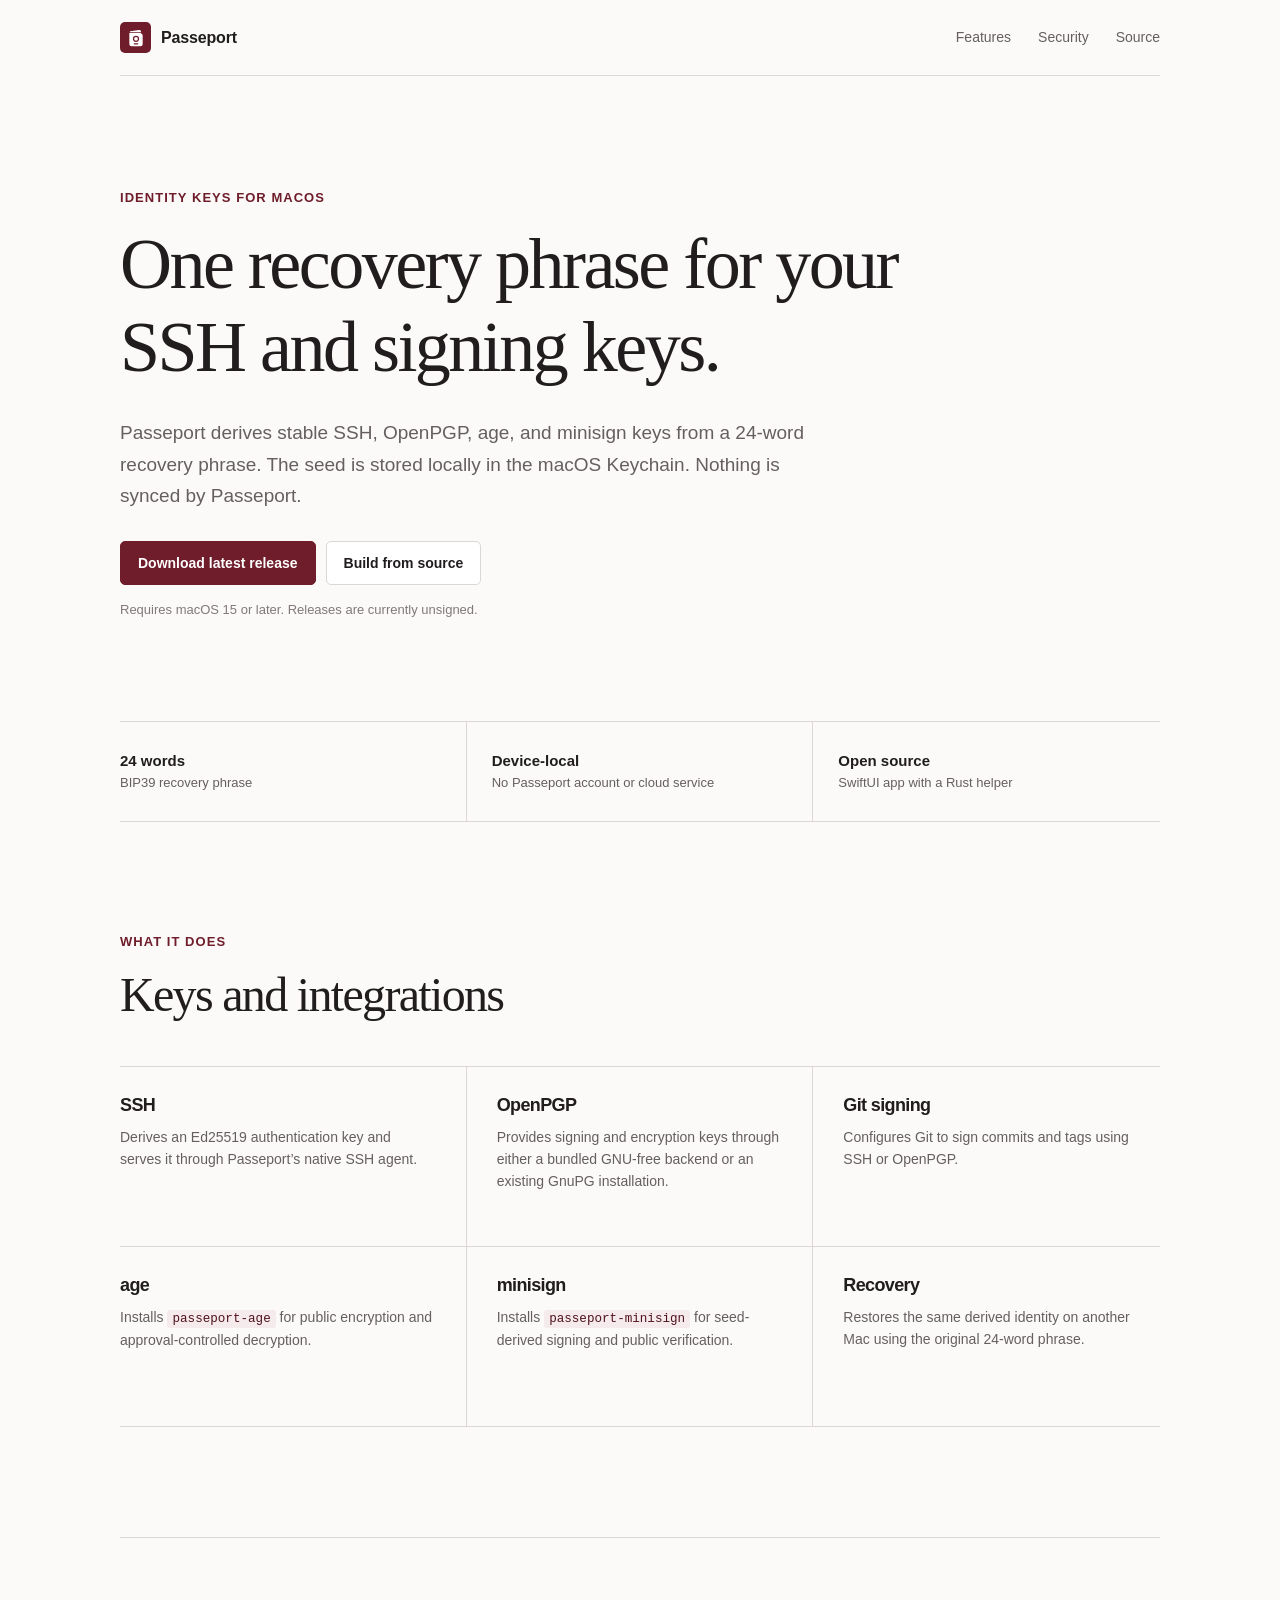
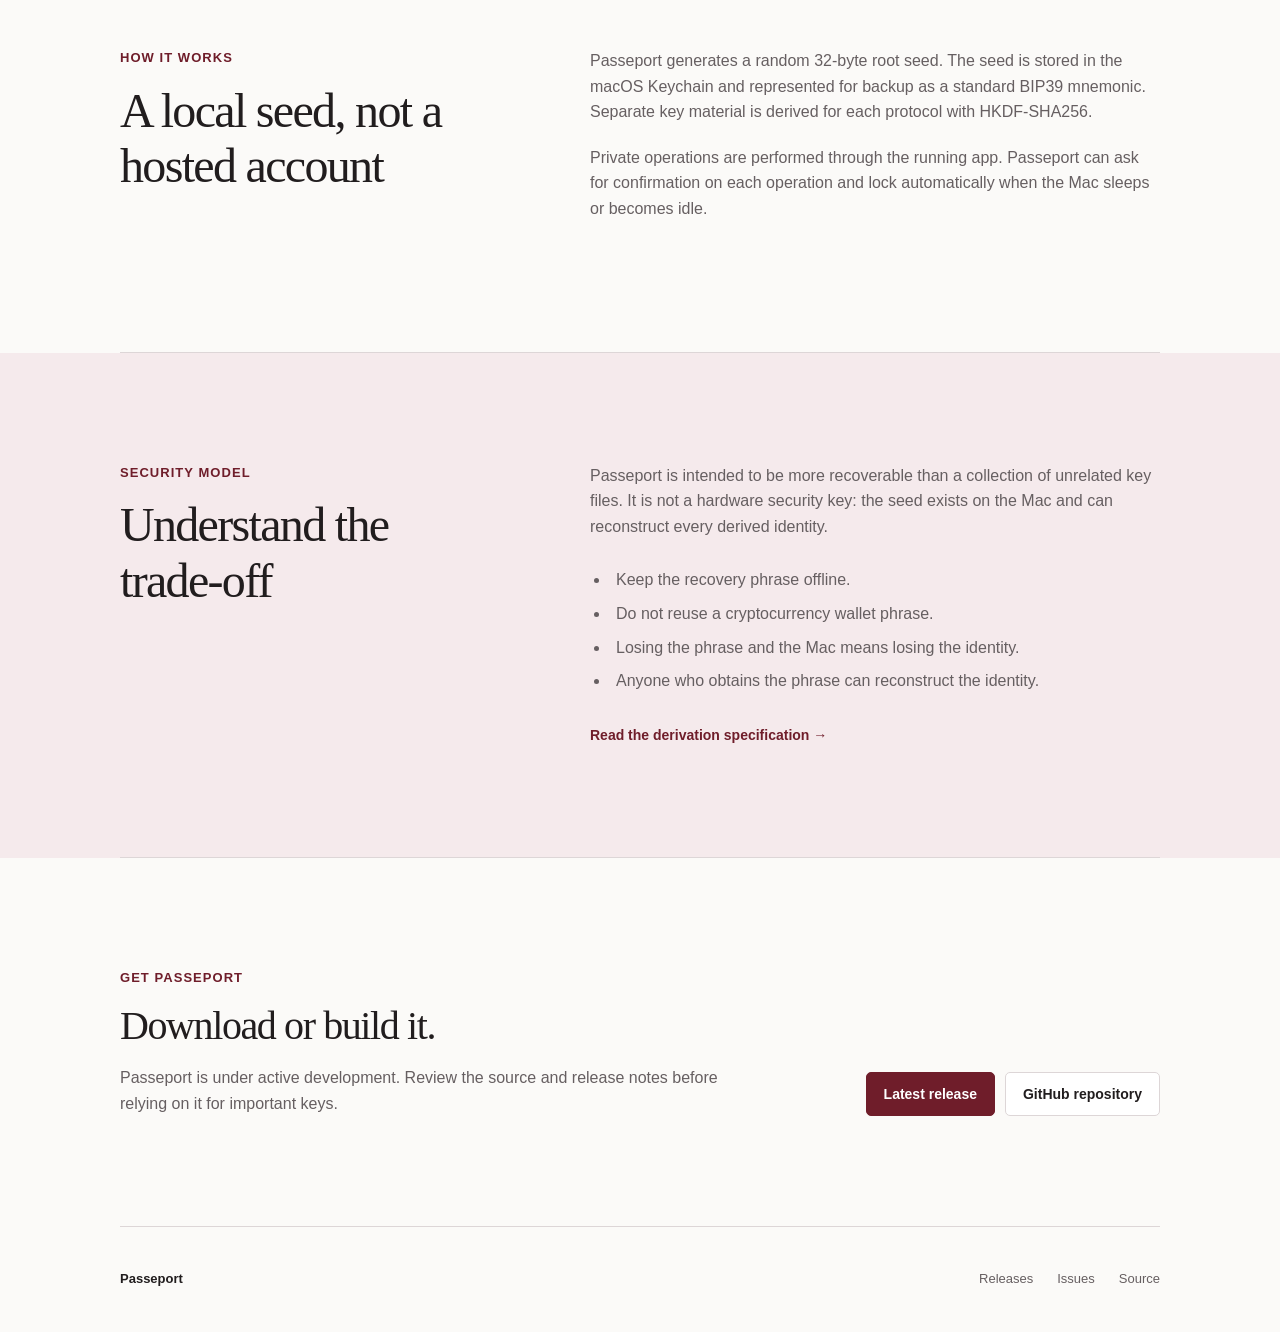
==== docs/index.html @ f9441231 "ui rework and feature fixes" ====
<!doctype html>
<html lang="en">
<head>
  <meta charset="utf-8">
  <meta name="viewport" content="width=device-width, initial-scale=1">
  <meta name="theme-color" content="#6f1d2a">
  <meta name="description" content="Passeport is a native macOS app that derives SSH, OpenPGP, age, and minisign keys from one recovery phrase.">
  <title>Passeport</title>
  <link rel="icon" href="assets/passeport.svg" type="image/svg+xml">
  <link rel="stylesheet" href="style.css">
</head>
<body>
  <header>
    <a class="wordmark" href="#top">
      <span class="logo"><img src="assets/passeport.svg" alt=""></span>
      Passeport
    </a>
    <nav aria-label="Main navigation">
      <a href="#features">Features</a>
      <a href="#security">Security</a>
      <a href="https://github.com/mchalunderscore/passeport">Source</a>
    </nav>
  </header>

  <main id="top">
    <section class="hero">
      <p class="label">Identity keys for macOS</p>
      <h1>One recovery phrase for your SSH and signing keys.</h1>
      <p class="summary">Passeport derives stable SSH, OpenPGP, age, and minisign keys from a 24-word recovery phrase. The seed is stored locally in the macOS Keychain. Nothing is synced by Passeport.</p>
      <div class="actions">
        <a class="button primary" href="https://github.com/mchalunderscore/passeport/releases/latest">Download latest release</a>
        <a class="button" href="https://github.com/mchalunderscore/passeport#build">Build from source</a>
      </div>
      <p class="note">Requires macOS 15 or later. Releases are currently unsigned.</p>
    </section>

    <section class="facts" aria-label="Project facts">
      <div><strong>24 words</strong><span>BIP39 recovery phrase</span></div>
      <div><strong>Device-local</strong><span>No Passeport account or cloud service</span></div>
      <div><strong>Open source</strong><span>SwiftUI app with a Rust helper</span></div>
    </section>

    <section id="features">
      <div class="section-title">
        <p class="label">What it does</p>
        <h2>Keys and integrations</h2>
      </div>
      <div class="feature-list">
        <article>
          <h3>SSH</h3>
          <p>Derives an Ed25519 authentication key and serves it through Passeport’s native SSH agent.</p>
        </article>
        <article>
          <h3>OpenPGP</h3>
          <p>Provides signing and encryption keys through either a bundled GNU-free backend or an existing GnuPG installation.</p>
        </article>
        <article>
          <h3>Git signing</h3>
          <p>Configures Git to sign commits and tags using SSH or OpenPGP.</p>
        </article>
        <article>
          <h3>age</h3>
          <p>Installs <code>passeport-age</code> for public encryption and approval-controlled decryption.</p>
        </article>
        <article>
          <h3>minisign</h3>
          <p>Installs <code>passeport-minisign</code> for seed-derived signing and public verification.</p>
        </article>
        <article>
          <h3>Recovery</h3>
          <p>Restores the same derived identity on another Mac using the original 24-word phrase.</p>
        </article>
      </div>
    </section>

    <section class="how">
      <div class="section-title">
        <p class="label">How it works</p>
        <h2>A local seed, not a hosted account</h2>
      </div>
      <div class="prose">
        <p>Passeport generates a random 32-byte root seed. The seed is stored in the macOS Keychain and represented for backup as a standard BIP39 mnemonic. Separate key material is derived for each protocol with HKDF-SHA256.</p>
        <p>Private operations are performed through the running app. Passeport can ask for confirmation on each operation and lock automatically when the Mac sleeps or becomes idle.</p>
      </div>
    </section>

    <section id="security" class="security">
      <div class="section-title">
        <p class="label">Security model</p>
        <h2>Understand the trade-off</h2>
      </div>
      <div class="prose">
        <p>Passeport is intended to be more recoverable than a collection of unrelated key files. It is not a hardware security key: the seed exists on the Mac and can reconstruct every derived identity.</p>
        <ul>
          <li>Keep the recovery phrase offline.</li>
          <li>Do not reuse a cryptocurrency wallet phrase.</li>
          <li>Losing the phrase and the Mac means losing the identity.</li>
          <li>Anyone who obtains the phrase can reconstruct the identity.</li>
        </ul>
        <a class="text-link" href="https://github.com/mchalunderscore/passeport/blob/main/DERIVATION.md">Read the derivation specification →</a>
      </div>
    </section>

    <section class="install">
      <div>
        <p class="label">Get Passeport</p>
        <h2>Download or build it.</h2>
        <p>Passeport is under active development. Review the source and release notes before relying on it for important keys.</p>
      </div>
      <div class="actions">
        <a class="button primary" href="https://github.com/mchalunderscore/passeport/releases/latest">Latest release</a>
        <a class="button" href="https://github.com/mchalunderscore/passeport">GitHub repository</a>
      </div>
    </section>
  </main>

  <footer>
    <span>Passeport</span>
    <div><a href="https://github.com/mchalunderscore/passeport/releases">Releases</a><a href="https://github.com/mchalunderscore/passeport/issues">Issues</a><a href="https://github.com/mchalunderscore/passeport">Source</a></div>
  </footer>
</body>
</html>
---- docs/style.css ----
:root {
  color-scheme: light;
  --maroon: #6f1d2a;
  --maroon-dark: #51131d;
  --maroon-pale: #f5eaec;
  --ink: #211d1e;
  --muted: #665f61;
  --line: #ddd6d7;
  --paper: #fbfaf8;
  --white: #fff;
  --width: 1040px;
}

* { box-sizing: border-box; }
html { scroll-behavior: smooth; }
body {
  margin: 0;
  color: var(--ink);
  background: var(--paper);
  font-family: -apple-system, BlinkMacSystemFont, "Helvetica Neue", Arial, sans-serif;
  font-size: 16px;
  line-height: 1.6;
  -webkit-font-smoothing: antialiased;
}
a { color: inherit; text-decoration: none; }

header, main, footer { width: min(calc(100% - 48px), var(--width)); margin-inline: auto; }
header {
  height: 76px;
  display: flex;
  align-items: center;
  justify-content: space-between;
  border-bottom: 1px solid var(--line);
}
.wordmark { display: flex; align-items: center; gap: 10px; font-weight: 700; letter-spacing: -.01em; }
.logo { width: 31px; height: 31px; display: grid; place-items: center; color: white; background: var(--maroon); border-radius: 5px; }
.logo img { width: 20px; color: white; filter: invert(1); }
nav { display: flex; gap: 27px; color: var(--muted); font-size: 14px; }
nav a:hover, footer a:hover { color: var(--maroon); }

.hero { max-width: 790px; padding: 112px 0 100px; }
.label { margin: 0 0 14px; color: var(--maroon); font-size: 13px; font-weight: 700; letter-spacing: .08em; text-transform: uppercase; }
h1, h2, h3 { line-height: 1.15; letter-spacing: -.035em; }
h1 { margin: 0; max-width: 780px; font-family: Georgia, "Times New Roman", serif; font-size: clamp(48px, 6vw, 72px); font-weight: 500; }
.summary { max-width: 710px; margin: 29px 0 0; color: var(--muted); font-size: 19px; line-height: 1.65; }
.actions { display: flex; flex-wrap: wrap; gap: 10px; margin-top: 30px; }
.button { display: inline-flex; align-items: center; min-height: 44px; padding: 0 17px; border: 1px solid var(--line); border-radius: 5px; background: var(--white); font-size: 14px; font-weight: 650; }
.button:hover { border-color: #aaa0a2; }
.button.primary { color: white; border-color: var(--maroon); background: var(--maroon); }
.button.primary:hover { background: var(--maroon-dark); }
.note { margin: 15px 0 0; color: #81787a; font-size: 13px; }

.facts { display: grid; grid-template-columns: repeat(3, 1fr); border-top: 1px solid var(--line); border-bottom: 1px solid var(--line); }
.facts div { display: flex; flex-direction: column; padding: 27px 25px; border-right: 1px solid var(--line); }
.facts div:first-child { padding-left: 0; }
.facts div:last-child { border: 0; }
.facts strong { font-size: 15px; }
.facts span { color: var(--muted); font-size: 13px; }

section:not(.hero, .facts) { padding: 110px 0; border-bottom: 1px solid var(--line); }
.section-title { max-width: 670px; margin-bottom: 44px; }
h2 { margin: 0; font-family: Georgia, "Times New Roman", serif; font-size: clamp(34px, 4vw, 48px); font-weight: 500; }
.feature-list { display: grid; grid-template-columns: repeat(3, 1fr); border-top: 1px solid var(--line); }
.feature-list article { min-height: 180px; padding: 28px 30px 28px 0; border-bottom: 1px solid var(--line); }
.feature-list article:not(:nth-child(3n)) { border-right: 1px solid var(--line); }
.feature-list article:nth-child(3n+2), .feature-list article:nth-child(3n) { padding-left: 30px; }
.feature-list h3 { margin: 0 0 10px; font-size: 18px; }
.feature-list p, .prose { color: var(--muted); }
.feature-list p { margin: 0; font-size: 14px; }
code { padding: 2px 5px; color: var(--maroon-dark); background: var(--maroon-pale); border-radius: 3px; font-family: "SFMono-Regular", Consolas, monospace; font-size: .9em; }

.how, .security { display: grid; grid-template-columns: .8fr 1.2fr; gap: 90px; }
.how .section-title, .security .section-title { margin: 0; }
.prose { max-width: 650px; font-size: 16px; }
.prose p:first-child { margin-top: 0; }
.prose p { margin-bottom: 20px; }
.prose ul { margin: 28px 0; padding-left: 20px; }
.prose li { margin: 8px 0; padding-left: 6px; }
.text-link { color: var(--maroon); font-weight: 650; font-size: 14px; }
.security { background: var(--maroon-pale); box-shadow: 50vw 0 var(--maroon-pale), -50vw 0 var(--maroon-pale); }

.install { display: flex; align-items: flex-end; justify-content: space-between; gap: 50px; }
.install h2 { font-size: 40px; }
.install p:not(.label) { max-width: 610px; margin-bottom: 0; color: var(--muted); }
.install .actions { flex-shrink: 0; }

footer { min-height: 105px; display: flex; align-items: center; justify-content: space-between; color: var(--muted); font-size: 13px; }
footer > span { color: var(--ink); font-weight: 700; }
footer div { display: flex; gap: 24px; }

@media (max-width: 740px) {
  header, main, footer { width: min(calc(100% - 32px), var(--width)); }
  nav a:not(:last-child) { display: none; }
  .hero { padding: 78px 0 72px; }
  h1 { font-size: 47px; }
  .summary { font-size: 17px; }
  .facts { grid-template-columns: 1fr; }
  .facts div, .facts div:first-child { padding: 18px 0; border-right: 0; border-bottom: 1px solid var(--line); }
  .facts div:last-child { border-bottom: 0; }
  section:not(.hero, .facts) { padding: 78px 0; }
  .feature-list { grid-template-columns: 1fr; }
  .feature-list article, .feature-list article:nth-child(3n+2), .feature-list article:nth-child(3n) { min-height: 0; padding: 24px 0; border-right: 0; }
  .how, .security { grid-template-columns: 1fr; gap: 35px; }
  .install { align-items: flex-start; flex-direction: column; }
  .install .actions, .install .button { width: 100%; }
  .install .button { justify-content: center; }
  footer { padding: 30px 0; align-items: flex-start; }
}

@media (prefers-reduced-motion: reduce) { html { scroll-behavior: auto; } }
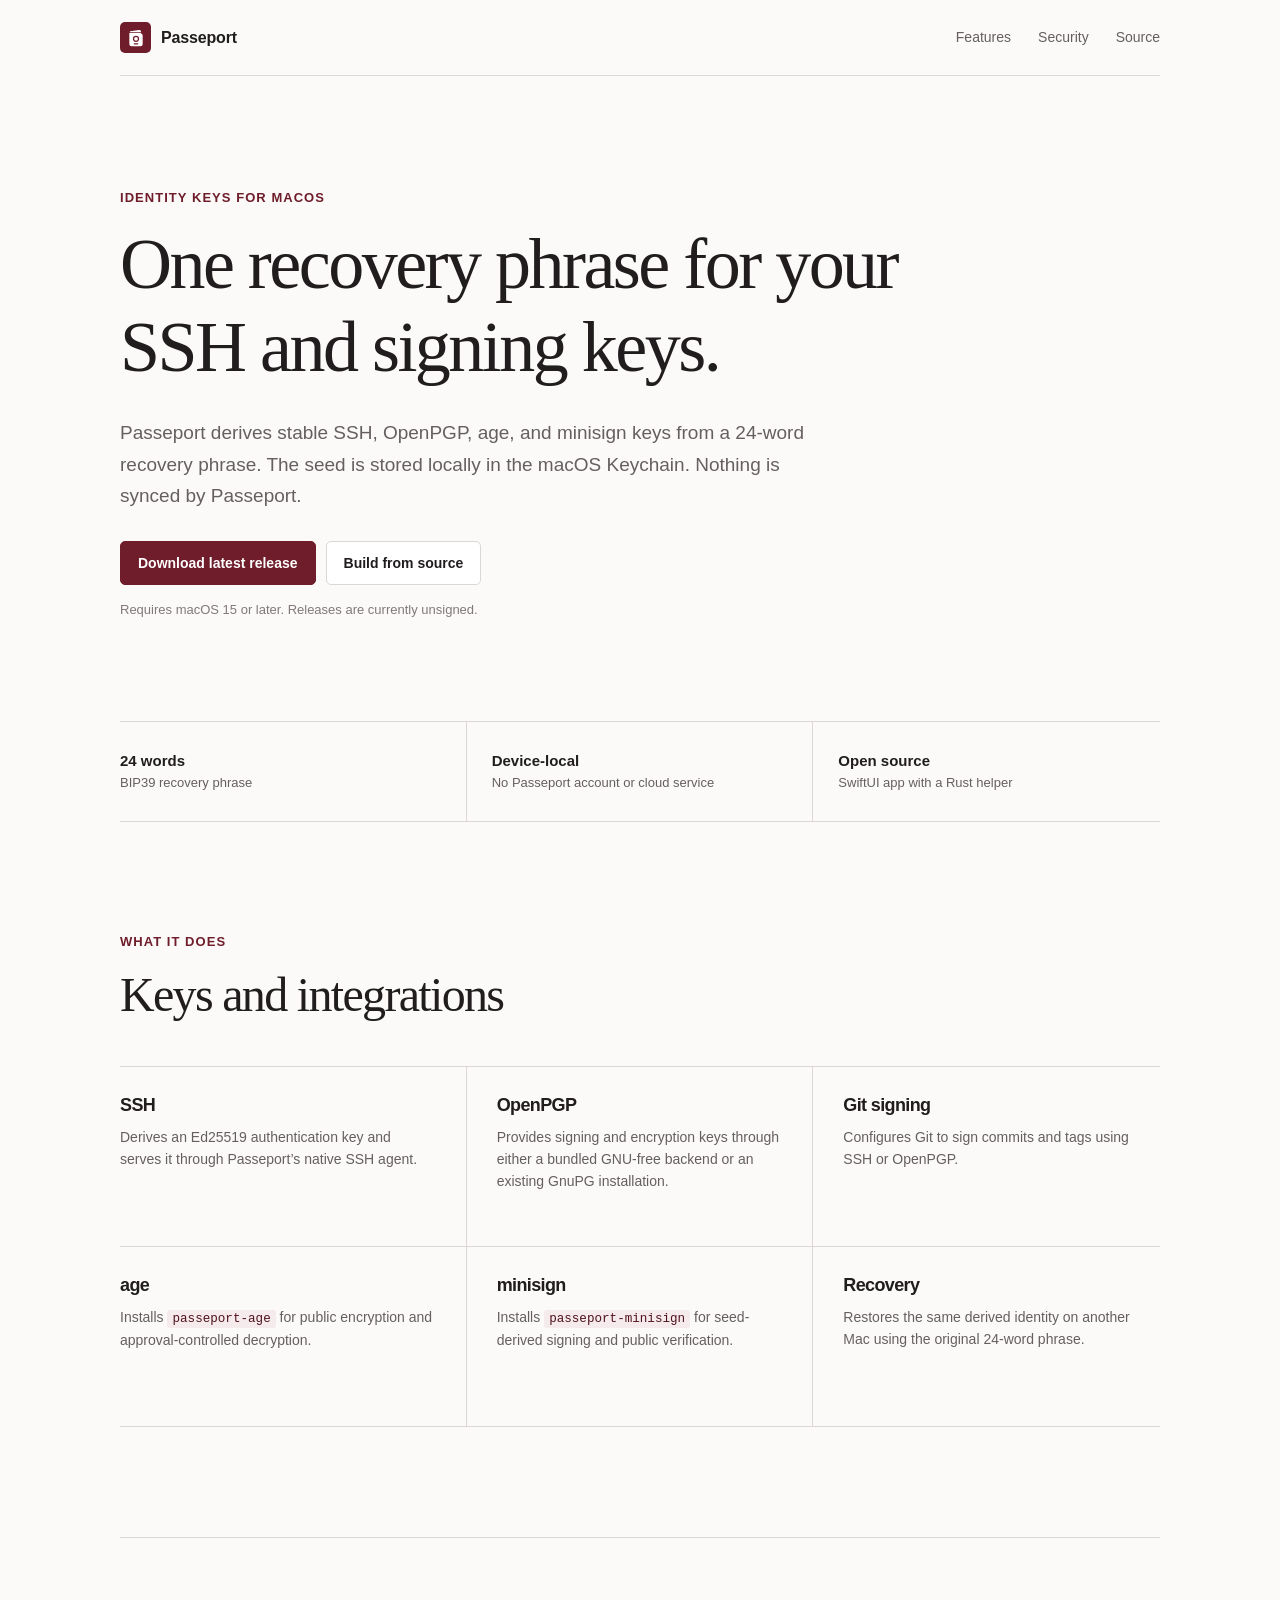
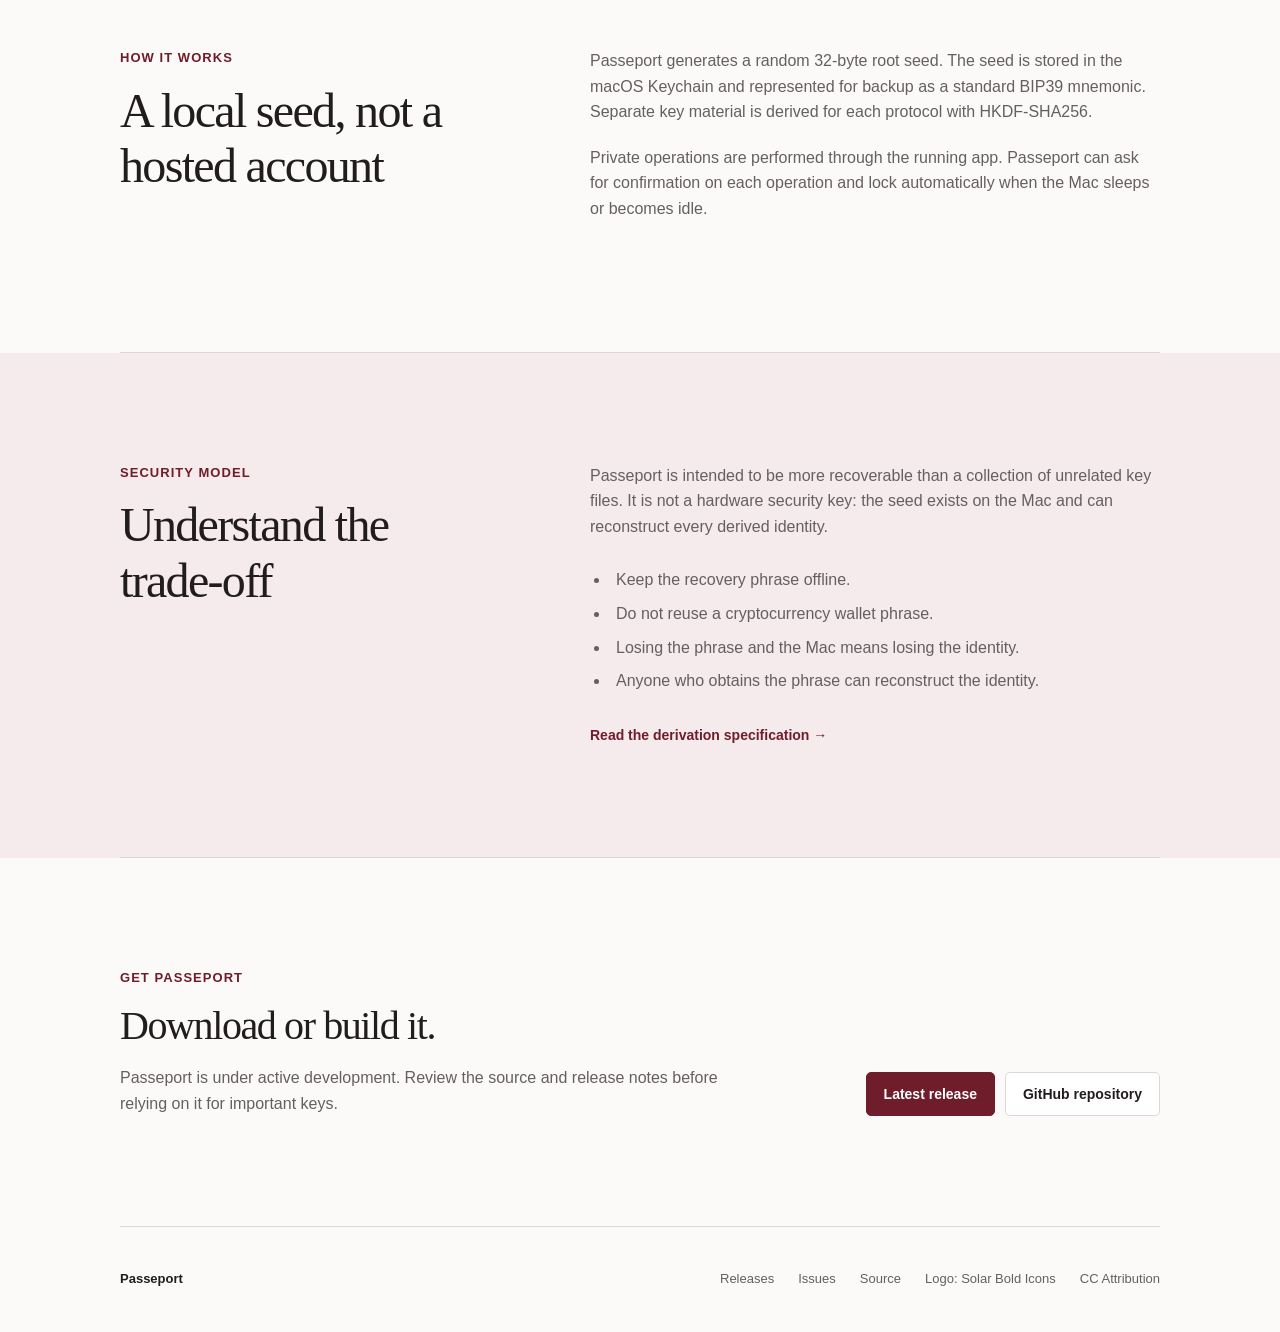
==== commit 3b9be843: "add notice for icon usage" ====
--- a/docs/index.html
+++ b/docs/index.html
@@ -116,7 +116,13 @@
 
   <footer>
     <span>Passeport</span>
-    <div><a href="https://github.com/mchalunderscore/passeport/releases">Releases</a><a href="https://github.com/mchalunderscore/passeport/issues">Issues</a><a href="https://github.com/mchalunderscore/passeport">Source</a></div>
+    <div>
+      <a href="https://github.com/mchalunderscore/passeport/releases">Releases</a>
+      <a href="https://github.com/mchalunderscore/passeport/issues">Issues</a>
+      <a href="https://github.com/mchalunderscore/passeport">Source</a>
+      <a href="https://www.svgrepo.com/svg/526073/passport">Logo: Solar Bold Icons</a>
+      <a href="https://www.svgrepo.com/page/licensing/#CC%20Attribution">CC Attribution</a>
+    </div>
   </footer>
 </body>
 </html>
--- a/docs/style.css
+++ b/docs/style.css
@@ -86,7 +86,7 @@
 
 footer { min-height: 105px; display: flex; align-items: center; justify-content: space-between; color: var(--muted); font-size: 13px; }
 footer > span { color: var(--ink); font-weight: 700; }
-footer div { display: flex; gap: 24px; }
+footer div { display: flex; flex-wrap: wrap; justify-content: flex-end; gap: 8px 24px; }
 
 @media (max-width: 740px) {
   header, main, footer { width: min(calc(100% - 32px), var(--width)); }
@@ -105,6 +105,7 @@
   .install .actions, .install .button { width: 100%; }
   .install .button { justify-content: center; }
   footer { padding: 30px 0; align-items: flex-start; }
+  footer div { justify-content: flex-end; }
 }
 
 @media (prefers-reduced-motion: reduce) { html { scroll-behavior: auto; } }
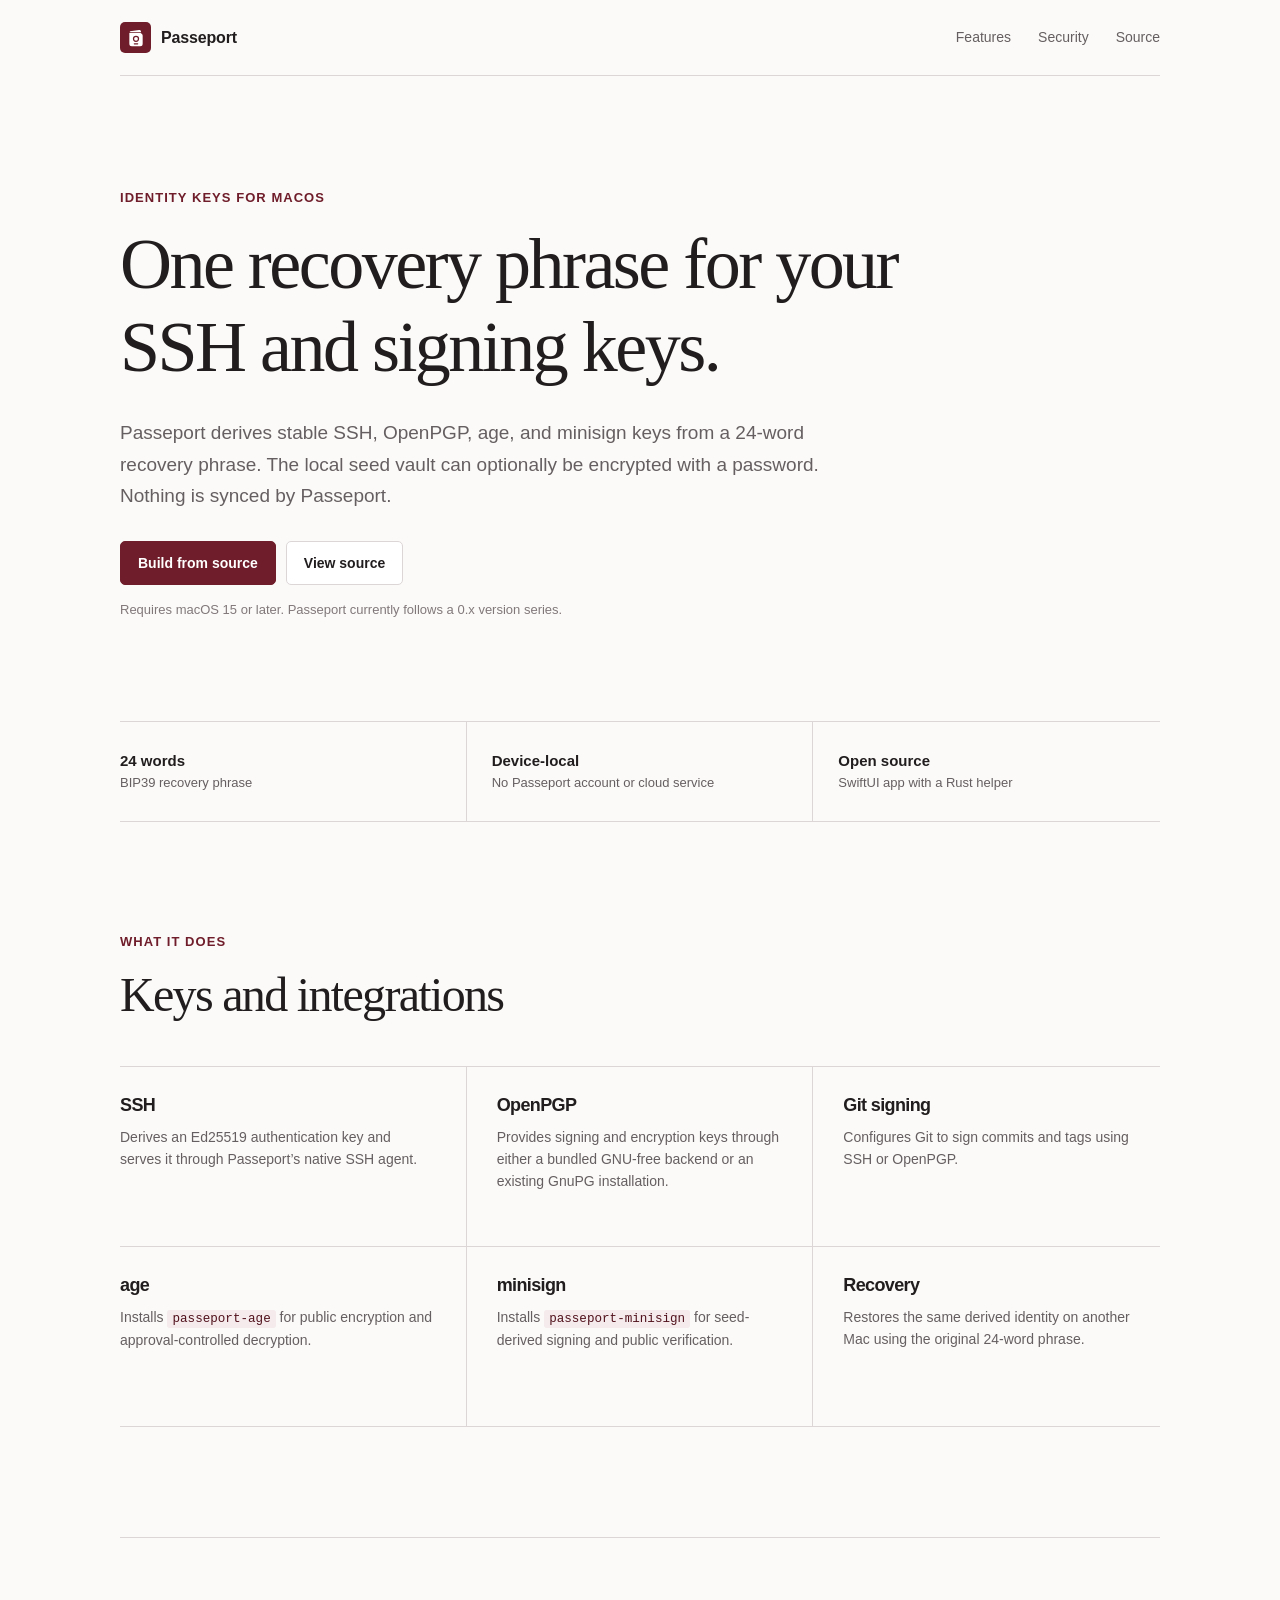
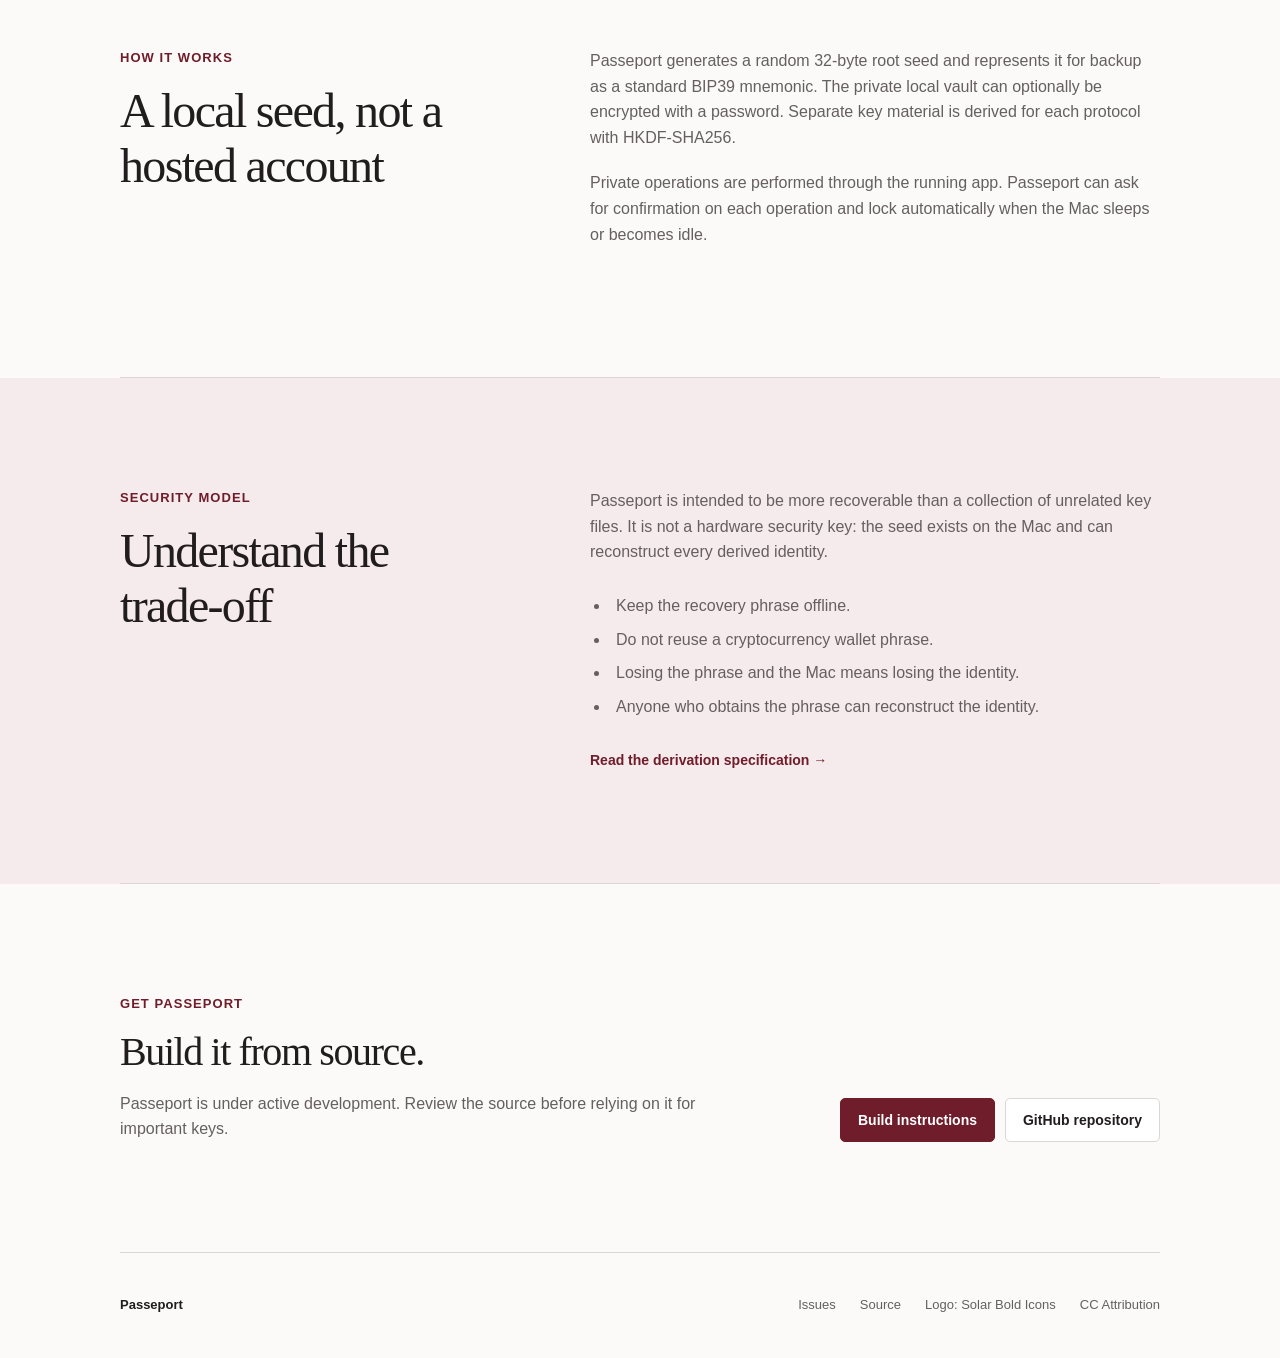
==== commit 37b92a3b: "Prepare Passeport 0.1.0 release" ====
--- a/docs/index.html
+++ b/docs/index.html
@@ -26,12 +26,12 @@
     <section class="hero">
       <p class="label">Identity keys for macOS</p>
       <h1>One recovery phrase for your SSH and signing keys.</h1>
-      <p class="summary">Passeport derives stable SSH, OpenPGP, age, and minisign keys from a 24-word recovery phrase. The seed is stored locally in the macOS Keychain. Nothing is synced by Passeport.</p>
+      <p class="summary">Passeport derives stable SSH, OpenPGP, age, and minisign keys from a 24-word recovery phrase. The local seed vault can optionally be encrypted with a password. Nothing is synced by Passeport.</p>
       <div class="actions">
-        <a class="button primary" href="https://github.com/mchalunderscore/passeport/releases/latest">Download latest release</a>
-        <a class="button" href="https://github.com/mchalunderscore/passeport#build">Build from source</a>
+        <a class="button primary" href="https://github.com/mchalunderscore/passeport#build">Build from source</a>
+        <a class="button" href="https://github.com/mchalunderscore/passeport">View source</a>
       </div>
-      <p class="note">Requires macOS 15 or later. Releases are currently unsigned.</p>
+      <p class="note">Requires macOS 15 or later. Passeport currently follows a 0.x version series.</p>
     </section>
 
     <section class="facts" aria-label="Project facts">
@@ -79,7 +79,7 @@
         <h2>A local seed, not a hosted account</h2>
       </div>
       <div class="prose">
-        <p>Passeport generates a random 32-byte root seed. The seed is stored in the macOS Keychain and represented for backup as a standard BIP39 mnemonic. Separate key material is derived for each protocol with HKDF-SHA256.</p>
+        <p>Passeport generates a random 32-byte root seed and represents it for backup as a standard BIP39 mnemonic. The private local vault can optionally be encrypted with a password. Separate key material is derived for each protocol with HKDF-SHA256.</p>
         <p>Private operations are performed through the running app. Passeport can ask for confirmation on each operation and lock automatically when the Mac sleeps or becomes idle.</p>
       </div>
     </section>
@@ -104,11 +104,11 @@
     <section class="install">
       <div>
         <p class="label">Get Passeport</p>
-        <h2>Download or build it.</h2>
-        <p>Passeport is under active development. Review the source and release notes before relying on it for important keys.</p>
+        <h2>Build it from source.</h2>
+        <p>Passeport is under active development. Review the source before relying on it for important keys.</p>
       </div>
       <div class="actions">
-        <a class="button primary" href="https://github.com/mchalunderscore/passeport/releases/latest">Latest release</a>
+        <a class="button primary" href="https://github.com/mchalunderscore/passeport#build">Build instructions</a>
         <a class="button" href="https://github.com/mchalunderscore/passeport">GitHub repository</a>
       </div>
     </section>
@@ -117,7 +117,6 @@
   <footer>
     <span>Passeport</span>
     <div>
-      <a href="https://github.com/mchalunderscore/passeport/releases">Releases</a>
       <a href="https://github.com/mchalunderscore/passeport/issues">Issues</a>
       <a href="https://github.com/mchalunderscore/passeport">Source</a>
       <a href="https://www.svgrepo.com/svg/526073/passport">Logo: Solar Bold Icons</a>
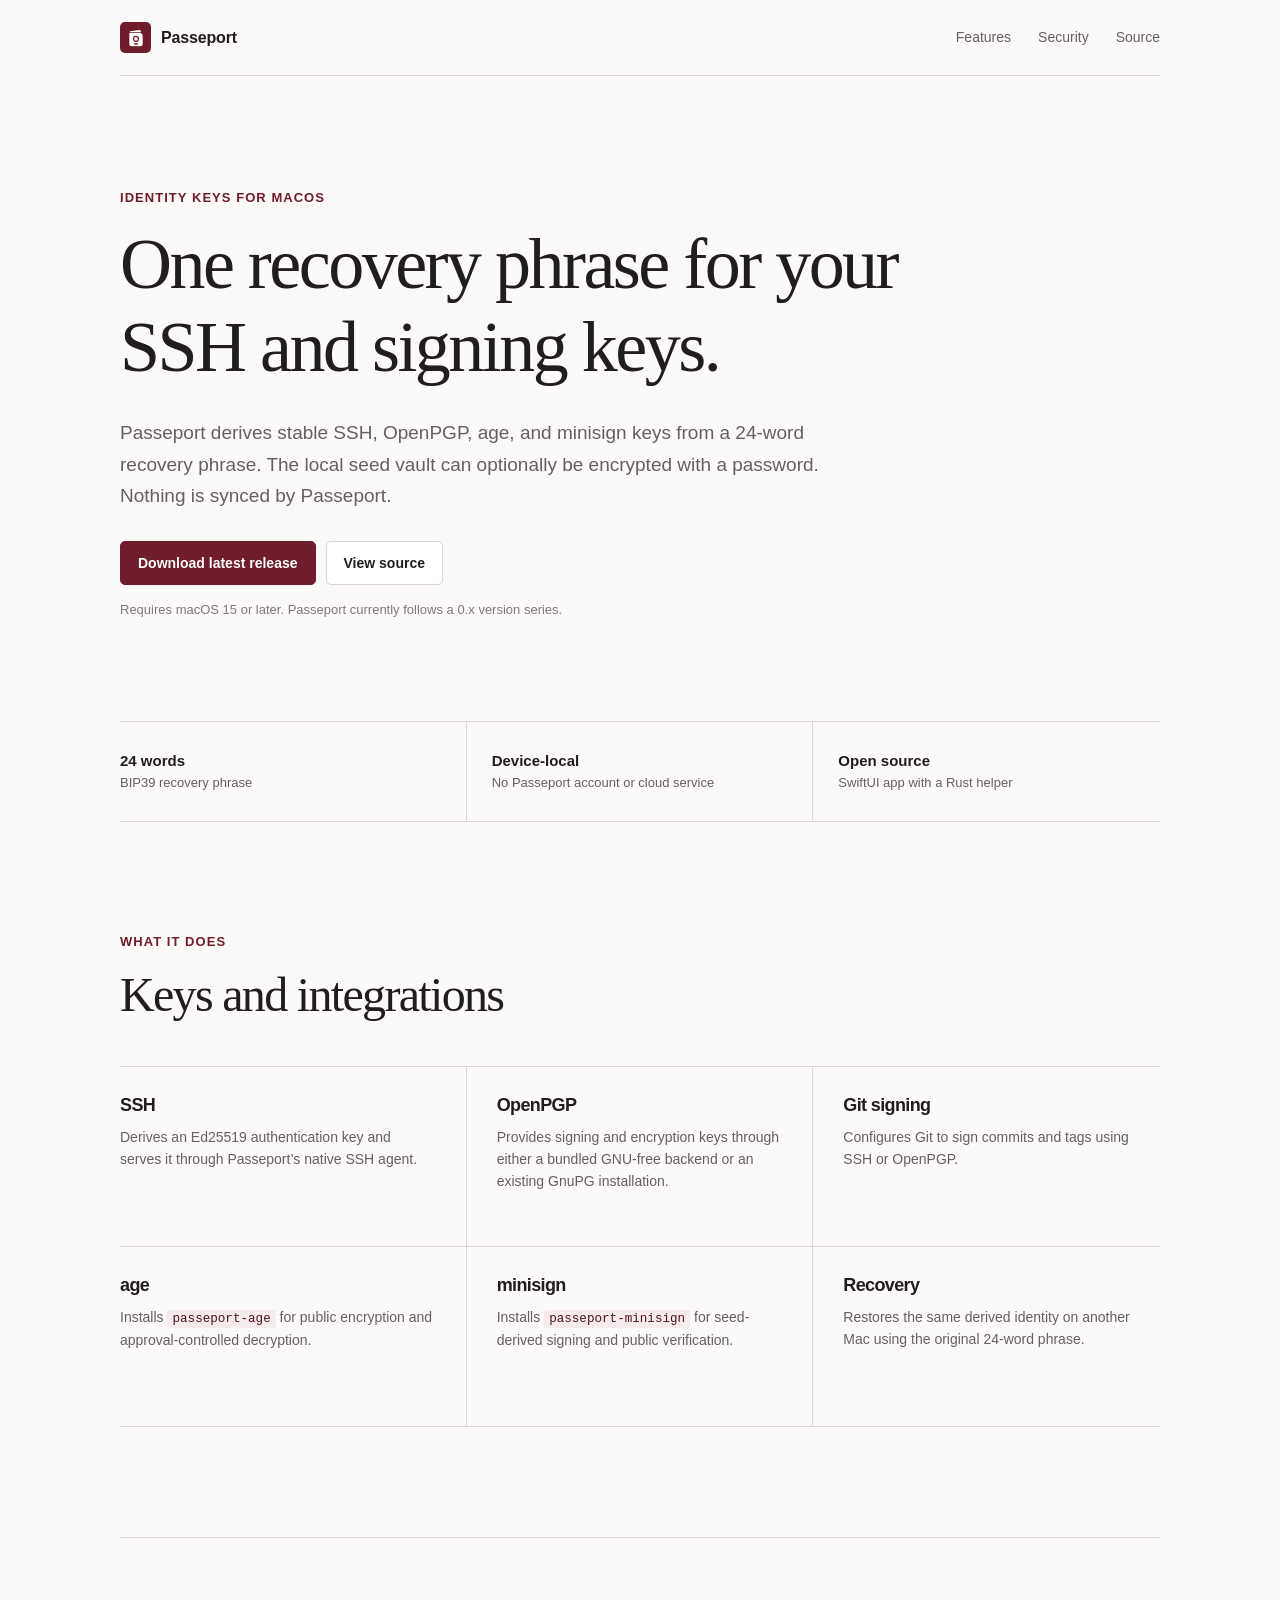
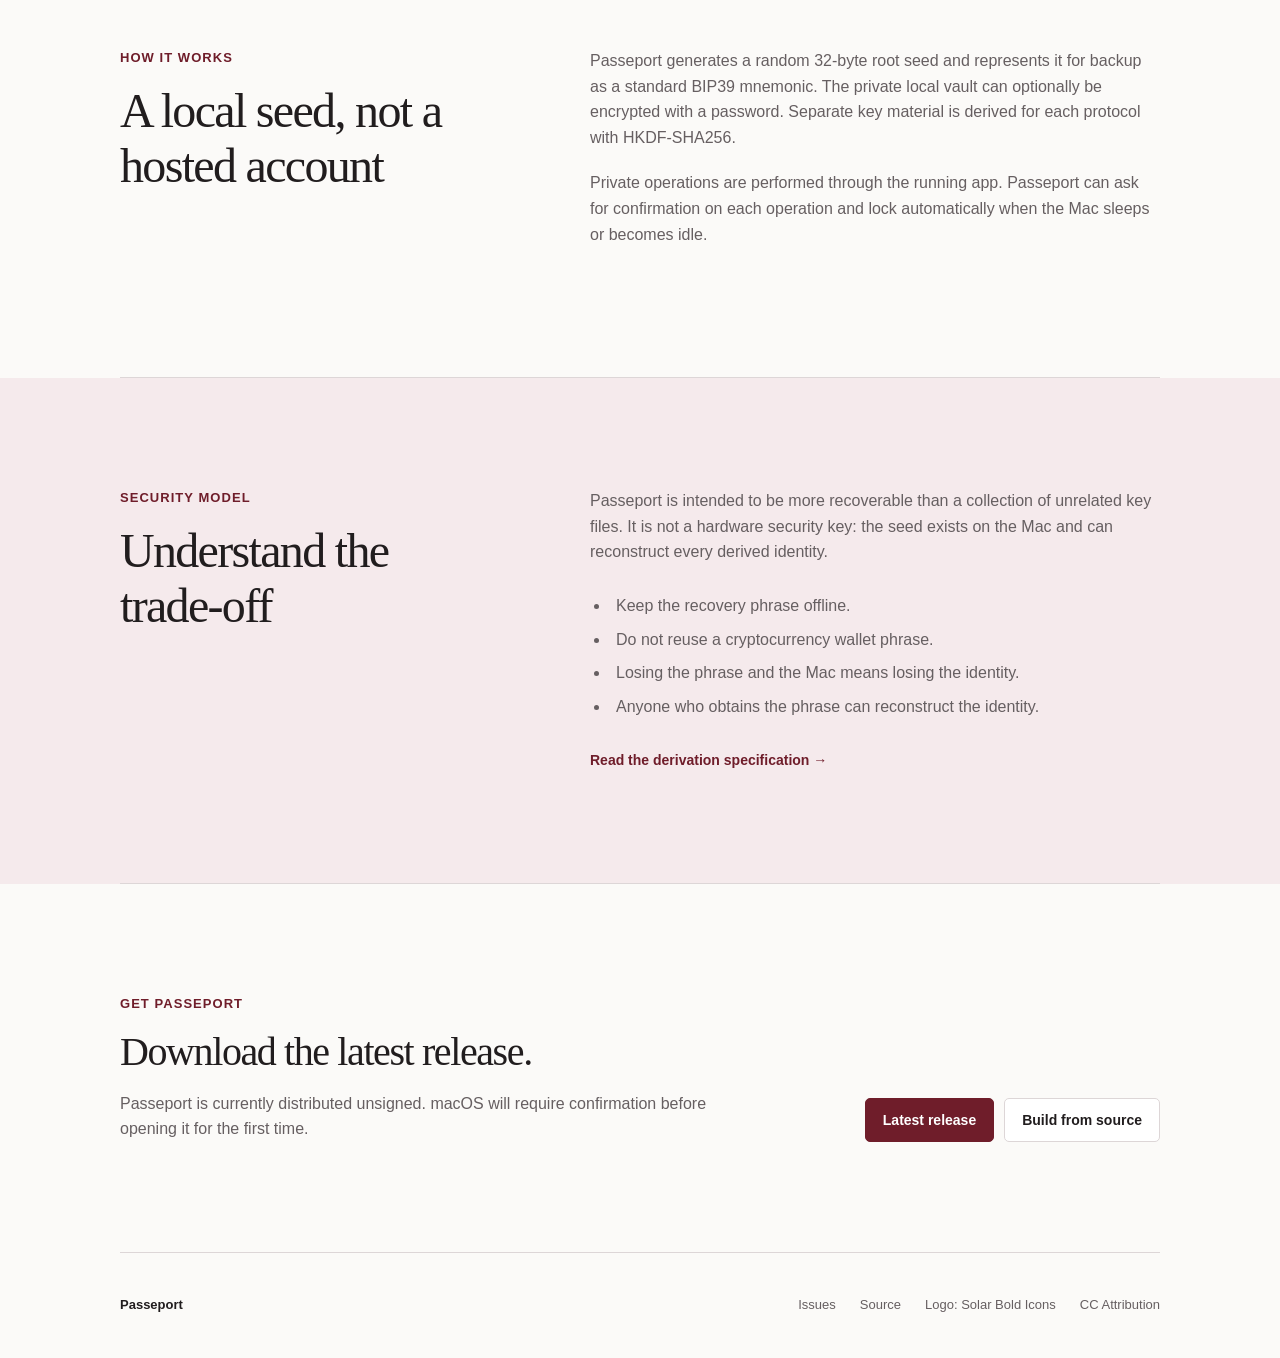
==== commit 5a6ed64a: "Link website to latest release" ====
--- a/docs/index.html
+++ b/docs/index.html
@@ -28,7 +28,7 @@
       <h1>One recovery phrase for your SSH and signing keys.</h1>
       <p class="summary">Passeport derives stable SSH, OpenPGP, age, and minisign keys from a 24-word recovery phrase. The local seed vault can optionally be encrypted with a password. Nothing is synced by Passeport.</p>
       <div class="actions">
-        <a class="button primary" href="https://github.com/mchalunderscore/passeport#build">Build from source</a>
+        <a class="button primary" href="https://github.com/mchalunderscore/passeport/releases/latest">Download latest release</a>
         <a class="button" href="https://github.com/mchalunderscore/passeport">View source</a>
       </div>
       <p class="note">Requires macOS 15 or later. Passeport currently follows a 0.x version series.</p>
@@ -104,12 +104,12 @@
     <section class="install">
       <div>
         <p class="label">Get Passeport</p>
-        <h2>Build it from source.</h2>
-        <p>Passeport is under active development. Review the source before relying on it for important keys.</p>
+        <h2>Download the latest release.</h2>
+        <p>Passeport is currently distributed unsigned. macOS will require confirmation before opening it for the first time.</p>
       </div>
       <div class="actions">
-        <a class="button primary" href="https://github.com/mchalunderscore/passeport#build">Build instructions</a>
-        <a class="button" href="https://github.com/mchalunderscore/passeport">GitHub repository</a>
+        <a class="button primary" href="https://github.com/mchalunderscore/passeport/releases/latest">Latest release</a>
+        <a class="button" href="https://github.com/mchalunderscore/passeport#build">Build from source</a>
       </div>
     </section>
   </main>
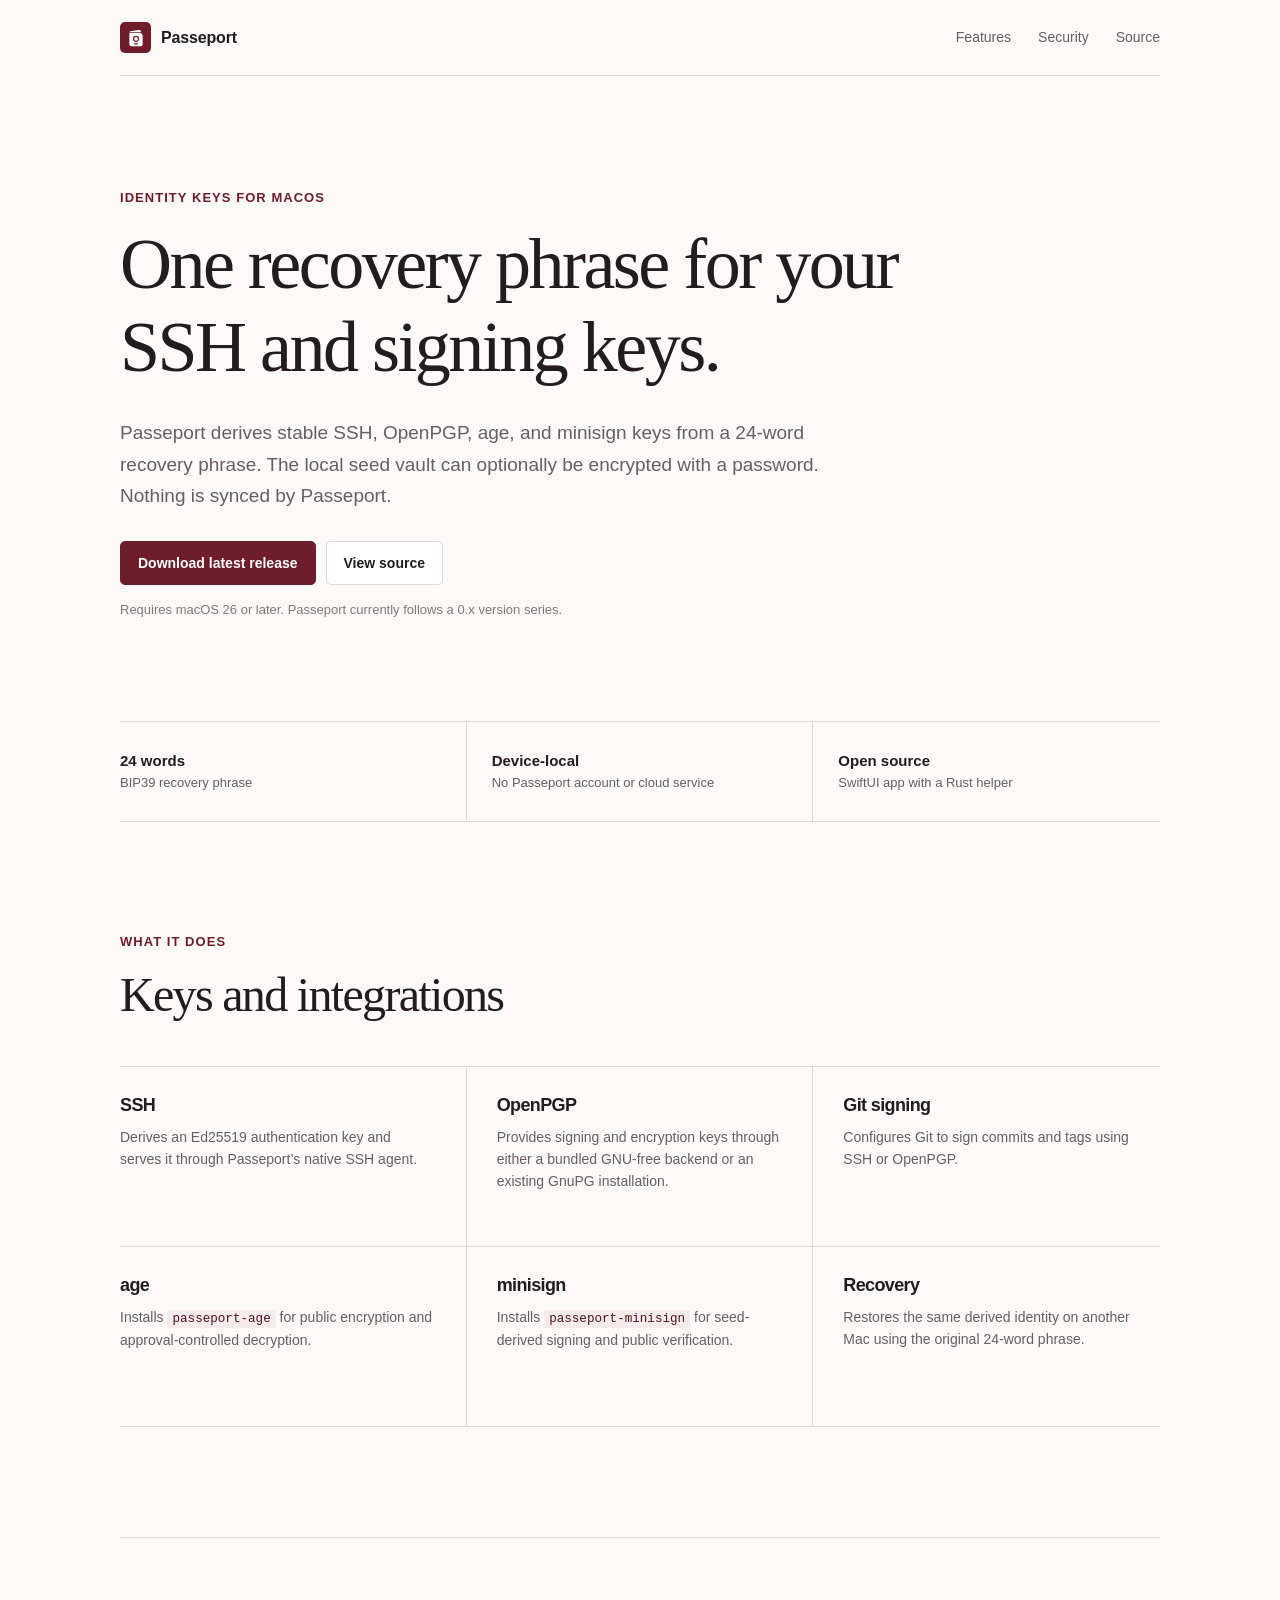
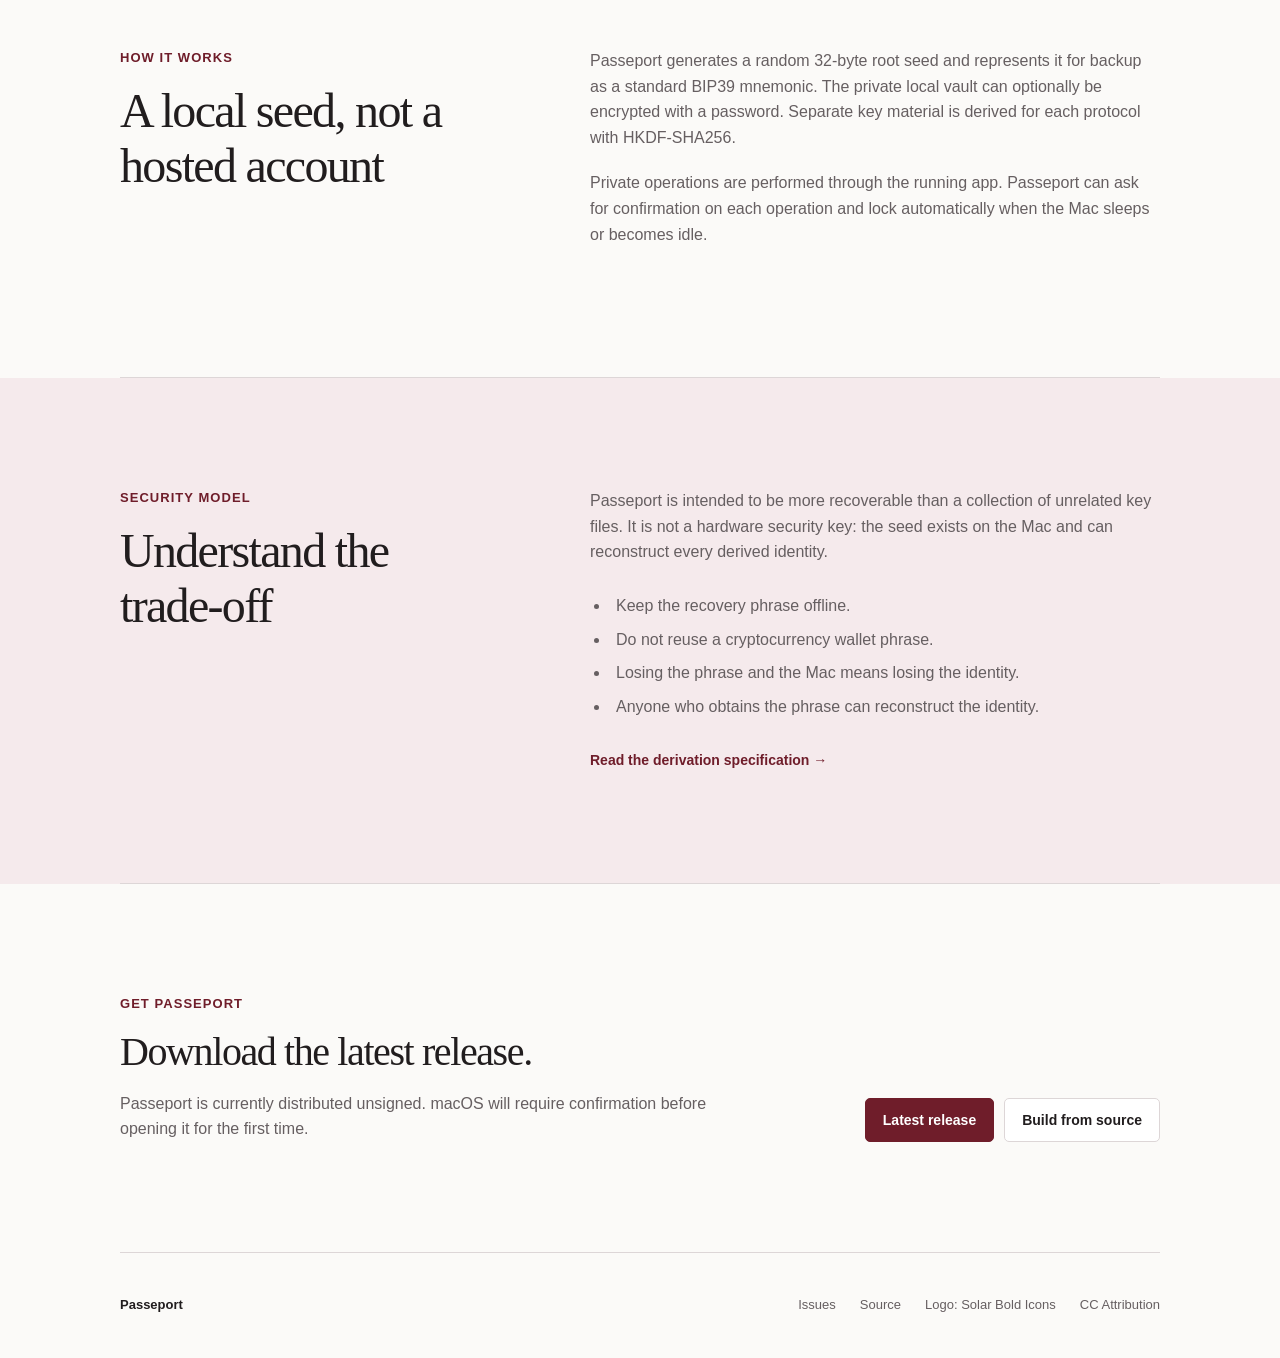
==== commit 4f2a7a5d: "Require macOS 26 for app and CI" ====
--- a/docs/index.html
+++ b/docs/index.html
@@ -31,7 +31,7 @@
         <a class="button primary" href="https://github.com/mchalunderscore/passeport/releases/latest">Download latest release</a>
         <a class="button" href="https://github.com/mchalunderscore/passeport">View source</a>
       </div>
-      <p class="note">Requires macOS 15 or later. Passeport currently follows a 0.x version series.</p>
+      <p class="note">Requires macOS 26 or later. Passeport currently follows a 0.x version series.</p>
     </section>
 
     <section class="facts" aria-label="Project facts">
